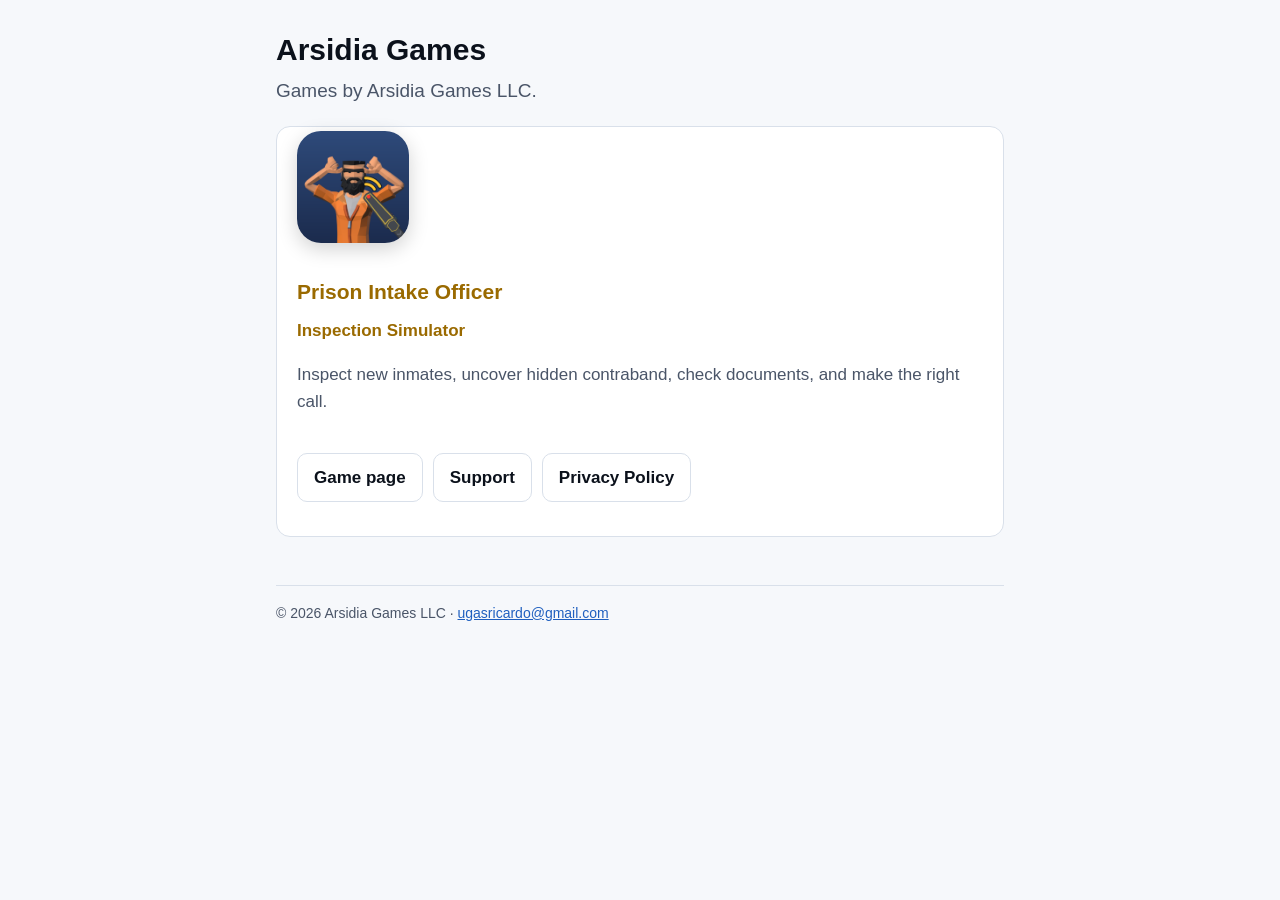
==== index.html @ 0c0be9fb "Prison Intake Officer: game page, privacy policy (EN/ES) and support page Co-Authored-By: Claude Opu" ====
<!doctype html>
<html lang="en">
<head>
<meta charset="utf-8">
<meta name="viewport" content="width=device-width, initial-scale=1">
<title>Arsidia Games</title>
<meta name="description" content="Games by Arsidia Games LLC.">
<link rel="icon" href="assets/favicon.png">
<link rel="stylesheet" href="assets/site.css">
</head>
<body>
<div class="wrap">
  <h1>Arsidia Games</h1>
  <p class="lead">Games by Arsidia Games LLC.</p>

  <div class="card">
    <div class="hero">
      <img class="icon" src="prison-intake/icon-256.png" alt="Prison Intake Officer icon">
      <div>
        <h2 style="margin-top:12px">Prison Intake Officer</h2>
        <p class="tag">Inspection Simulator</p>
        <p class="muted">Inspect new inmates, uncover hidden contraband, check documents, and make the right call.</p>
      </div>
    </div>
    <div class="links">
      <a href="prison-intake/">Game page</a>
      <a href="prison-intake/support.html">Support</a>
      <a href="prison-intake/privacy.html">Privacy Policy</a>
    </div>
  </div>

  <footer>&copy; 2026 Arsidia Games LLC &middot; <a href="mailto:ugasricardo@gmail.com">ugasricardo@gmail.com</a></footer>
</div>
</body>
</html>
---- assets/site.css ----
:root {
  --bg: #0b111b;
  --panel: #131c2b;
  --line: #24324a;
  --text: #eef3fa;
  --muted: #a9b6c9;
  --gold: #ffc531;
  --orange: #e8962e;
  --link: #7fb2ff;
}

* { box-sizing: border-box; }

html { -webkit-text-size-adjust: 100%; }

body {
  margin: 0;
  background: var(--bg);
  color: var(--text);
  font: 17px/1.6 -apple-system, BlinkMacSystemFont, "Segoe UI", Roboto, "Helvetica Neue", Arial, sans-serif;
}

a { color: var(--link); }
a:hover { color: var(--gold); }

.wrap { max-width: 760px; margin: 0 auto; padding: 32px 16px 64px; }

.topbar {
  display: flex; align-items: center; gap: 12px; flex-wrap: wrap;
  padding-bottom: 16px; margin-bottom: 24px; border-bottom: 1px solid var(--line);
}
.topbar img { width: 44px; height: 44px; border-radius: 10px; }
.topbar .brand { font-weight: 800; letter-spacing: .02em; text-decoration: none; color: var(--text); }
.topbar nav { margin-left: auto; display: flex; gap: 14px; flex-wrap: wrap; font-size: 15px; }

h1 { font-size: 30px; line-height: 1.2; margin: 0 0 8px; }
h2 { font-size: 21px; margin: 32px 0 8px; color: var(--gold); }
h3 { font-size: 17px; margin: 22px 0 4px; }
p, li { color: var(--text); }
.muted { color: var(--muted); }
.lead { font-size: 19px; color: var(--muted); margin-top: 0; }

.hero { display: flex; gap: 20px; align-items: center; flex-wrap: wrap; margin-bottom: 20px; }
.hero img.icon { width: 112px; height: 112px; border-radius: 24px; box-shadow: 0 6px 24px rgba(0,0,0,.45); }
.hero .tag { color: var(--gold); font-weight: 700; margin: 0; }
img.keyart { width: 100%; height: auto; border-radius: 14px; border: 1px solid var(--line); display: block; margin: 8px 0 24px; }

.card { background: var(--panel); border: 1px solid var(--line); border-radius: 14px; padding: 4px 20px 18px; margin: 20px 0; }
.links { display: flex; gap: 10px; flex-wrap: wrap; margin: 16px 0; }
.links a {
  display: inline-block; padding: 10px 16px; border-radius: 10px; background: var(--panel);
  border: 1px solid var(--line); text-decoration: none; color: var(--text); font-weight: 600;
}
.links a:hover { border-color: var(--gold); color: var(--gold); }

footer { margin-top: 48px; padding-top: 16px; border-top: 1px solid var(--line); font-size: 14px; color: var(--muted); }

@media (prefers-color-scheme: light) {
  :root { --bg: #f6f8fb; --panel: #ffffff; --line: #d9e0ea; --text: #0b111b; --muted: #4a5568; --gold: #9a6a00; --link: #1f5fbf; }
  .hero img.icon { box-shadow: 0 6px 20px rgba(0,0,0,.18); }
}
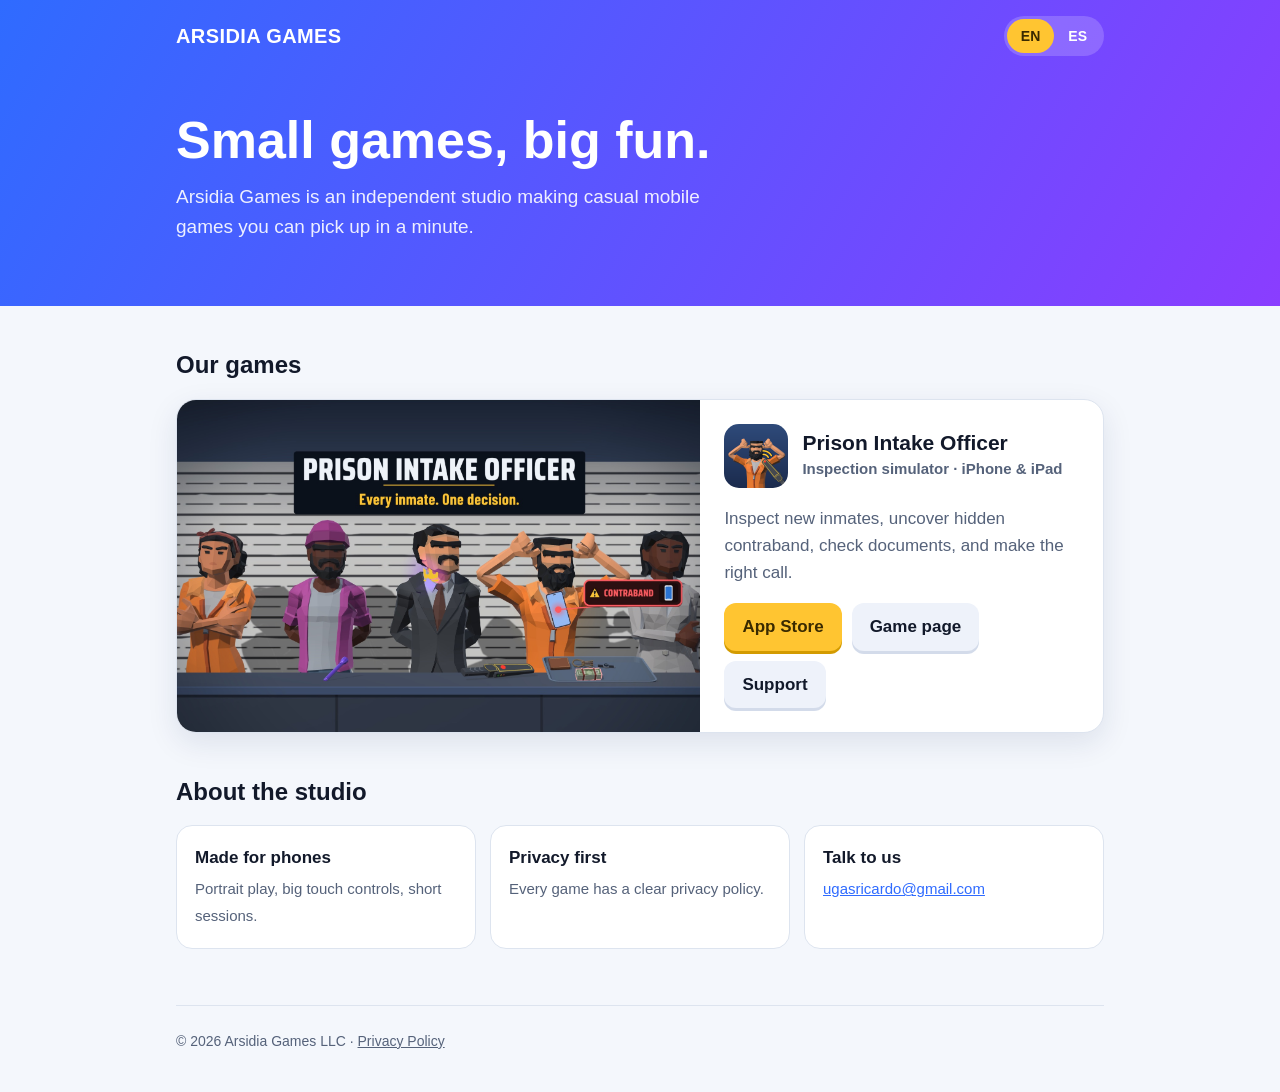
==== commit 962754a7: "Studio home page (EN/ES) and App Store links" ====
--- a/index.html
+++ b/index.html
@@ -4,32 +4,167 @@
 <meta charset="utf-8">
 <meta name="viewport" content="width=device-width, initial-scale=1">
 <title>Arsidia Games</title>
-<meta name="description" content="Games by Arsidia Games LLC.">
+<meta name="description" content="Arsidia Games is an independent studio making casual mobile games for iPhone, iPad and Android.">
+<meta property="og:title" content="Arsidia Games">
+<meta property="og:description" content="Independent studio making casual mobile games.">
+<meta property="og:image" content="https://arsidiagames.com/prison-intake/keyart.jpg">
 <link rel="icon" href="assets/favicon.png">
-<link rel="stylesheet" href="assets/site.css">
+<link rel="apple-touch-icon" href="assets/apple-touch-icon.png">
+<style>
+  :root {
+    --bg: #f4f7fc; --panel: #ffffff; --line: #dde4ef; --text: #12192a; --muted: #55627a;
+    --band1: #2f6bff; --band2: #8a3dff; --gold: #ffc531; --gold-ink: #3a2a00;
+  }
+  * { box-sizing: border-box; }
+  html { -webkit-text-size-adjust: 100%; }
+  body { margin: 0; background: var(--bg); color: var(--text);
+    font: 17px/1.6 -apple-system, BlinkMacSystemFont, "Segoe UI", Roboto, "Helvetica Neue", Arial, sans-serif; }
+  a { color: var(--band1); }
+  .wrap { max-width: 960px; margin: 0 auto; padding: 0 16px; }
+
+  header { background: linear-gradient(120deg, var(--band1), var(--band2)); color: #fff; }
+  .bar { display: flex; align-items: center; gap: 12px; padding: 16px 0; }
+  .bar .brand { font-weight: 900; font-size: 20px; letter-spacing: .02em; color: #fff; text-decoration: none; }
+  .lang { margin-left: auto; display: flex; background: rgba(255,255,255,.18); border-radius: 999px; padding: 3px; }
+  .lang button { border: 0; background: transparent; color: #fff; font: inherit; font-size: 14px; font-weight: 700;
+    padding: 6px 14px; border-radius: 999px; cursor: pointer; }
+  .lang button[aria-pressed="true"] { background: var(--gold); color: var(--gold-ink); }
+  .hero { padding: 40px 0 64px; }
+  .hero h1 { font-size: clamp(32px, 6vw, 52px); line-height: 1.1; margin: 0 0 12px; font-weight: 900; }
+  .hero p { font-size: 19px; margin: 0; max-width: 560px; color: rgba(255,255,255,.9); }
+
+  main { margin-top: -36px; }
+  h2 { font-size: 24px; margin: 40px 0 14px; }
+  .game { background: var(--panel); border: 1px solid var(--line); border-radius: 20px; overflow: hidden;
+    box-shadow: 0 10px 30px rgba(20,40,90,.10); display: grid; grid-template-columns: 1.3fr 1fr; }
+  .game img.art { width: 100%; height: 100%; object-fit: cover; display: block; min-height: 220px; }
+  .game .info { padding: 24px; }
+  .game .head { display: flex; gap: 14px; align-items: center; }
+  .game .head img { width: 64px; height: 64px; border-radius: 15px; }
+  .game h3 { margin: 0; font-size: 21px; line-height: 1.2; }
+  .tag { color: var(--muted); font-size: 15px; font-weight: 600; margin: 2px 0 0; }
+  .game p.desc { color: var(--muted); }
+  .btns { display: flex; flex-wrap: wrap; gap: 10px; margin-top: 16px; }
+  .btn { display: inline-block; padding: 10px 18px; border-radius: 12px; font-weight: 800; text-decoration: none;
+    background: var(--gold); color: var(--gold-ink); box-shadow: 0 3px 0 #d39b00; }
+  .btn.ghost { background: #eef2fa; color: var(--text); box-shadow: 0 3px 0 #d3dbea; font-weight: 700; }
+  .btn:hover { filter: brightness(1.05); }
+
+  .about { display: grid; grid-template-columns: repeat(3, 1fr); gap: 14px; }
+  .about div { background: var(--panel); border: 1px solid var(--line); border-radius: 16px; padding: 18px; }
+  .about strong { display: block; margin-bottom: 4px; }
+  .about span { color: var(--muted); font-size: 15px; }
+
+  footer { margin: 56px 0 0; padding: 24px 0 40px; border-top: 1px solid var(--line); color: var(--muted); font-size: 14px; }
+  footer a { color: var(--muted); }
+
+  [data-lang="es"] .en, [data-lang="en"] .es { display: none; }
+
+  @media (max-width: 720px) {
+    .game { grid-template-columns: 1fr; }
+    .about { grid-template-columns: 1fr; }
+  }
+  @media (prefers-color-scheme: dark) {
+    :root { --bg: #0e1424; --panel: #172036; --line: #26324d; --text: #eef3fa; --muted: #a9b6c9; }
+    .btn.ghost { background: #222d47; color: var(--text); box-shadow: 0 3px 0 #111a2c; }
+    a { color: #8fb4ff; }
+  }
+</style>
 </head>
-<body>
-<div class="wrap">
-  <h1>Arsidia Games</h1>
-  <p class="lead">Games by Arsidia Games LLC.</p>
-
-  <div class="card">
-    <div class="hero">
-      <img class="icon" src="prison-intake/icon-256.png" alt="Prison Intake Officer icon">
-      <div>
-        <h2 style="margin-top:12px">Prison Intake Officer</h2>
-        <p class="tag">Inspection Simulator</p>
-        <p class="muted">Inspect new inmates, uncover hidden contraband, check documents, and make the right call.</p>
+<body data-lang="en">
+<header>
+  <div class="wrap">
+    <div class="bar">
+      <a class="brand" href="./">ARSIDIA GAMES</a>
+      <div class="lang" role="group" aria-label="Language">
+        <button type="button" data-set="en" aria-pressed="true">EN</button>
+        <button type="button" data-set="es" aria-pressed="false">ES</button>
       </div>
     </div>
-    <div class="links">
-      <a href="prison-intake/">Game page</a>
-      <a href="prison-intake/support.html">Support</a>
-      <a href="prison-intake/privacy.html">Privacy Policy</a>
+    <div class="hero">
+      <h1 class="en">Small games, big fun.</h1>
+      <h1 class="es" lang="es">Juegos pequeños, mucha diversión.</h1>
+      <p class="en">Arsidia Games is an independent studio making casual mobile games you can pick up in a minute.</p>
+      <p class="es" lang="es">Arsidia Games es un estudio independiente que crea juegos casuales para móvil que aprendes en un minuto.</p>
     </div>
   </div>
+</header>
 
-  <footer>&copy; 2026 Arsidia Games LLC &middot; <a href="mailto:ugasricardo@gmail.com">ugasricardo@gmail.com</a></footer>
-</div>
+<main class="wrap">
+  <h2 class="en">Our games</h2>
+  <h2 class="es" lang="es">Nuestros juegos</h2>
+
+  <article class="game">
+    <img class="art" src="prison-intake/keyart.jpg" width="1920" height="1080" alt="Prison Intake Officer key art">
+    <div class="info">
+      <div class="head">
+        <img src="prison-intake/icon-256.png" alt="">
+        <div>
+          <h3>Prison Intake Officer</h3>
+          <p class="tag en">Inspection simulator · iPhone &amp; iPad</p>
+          <p class="tag es" lang="es">Simulador de inspección · iPhone y iPad</p>
+        </div>
+      </div>
+      <p class="desc en">Inspect new inmates, uncover hidden contraband, check documents, and make the right call.</p>
+      <p class="desc es" lang="es">Inspecciona a cada recluso, encuentra objetos prohibidos, revisa documentos y toma la decisión correcta.</p>
+      <div class="btns">
+        <a class="btn en" href="https://apps.apple.com/app/prison-intake-officer/id6819776751">App Store</a>
+        <a class="btn es" lang="es" href="https://apps.apple.com/app/prison-intake-officer/id6819776751">App Store</a>
+        <a class="btn ghost en" href="prison-intake/">Game page</a>
+        <a class="btn ghost es" lang="es" href="prison-intake/#es">Ver el juego</a>
+        <a class="btn ghost en" href="prison-intake/support.html">Support</a>
+        <a class="btn ghost es" lang="es" href="prison-intake/support.html#es">Ayuda</a>
+      </div>
+    </div>
+  </article>
+
+  <h2 class="en">About the studio</h2>
+  <h2 class="es" lang="es">Sobre el estudio</h2>
+  <section class="about">
+    <div>
+      <strong class="en">Made for phones</strong><strong class="es" lang="es">Hechos para el móvil</strong>
+      <span class="en">Portrait play, big touch controls, short sessions.</span>
+      <span class="es" lang="es">Pantalla vertical, controles grandes y partidas cortas.</span>
+    </div>
+    <div>
+      <strong class="en">Privacy first</strong><strong class="es" lang="es">Tu privacidad primero</strong>
+      <span class="en">Every game has a clear privacy policy.</span>
+      <span class="es" lang="es">Cada juego tiene una política de privacidad clara.</span>
+    </div>
+    <div>
+      <strong class="en">Talk to us</strong><strong class="es" lang="es">Escríbenos</strong>
+      <span><a href="mailto:ugasricardo@gmail.com">ugasricardo@gmail.com</a></span>
+    </div>
+  </section>
+
+  <footer>
+    &copy; 2026 Arsidia Games LLC ·
+    <a class="en" href="prison-intake/privacy.html">Privacy Policy</a>
+    <a class="es" lang="es" href="prison-intake/privacy-es.html">Política de privacidad</a>
+  </footer>
+</main>
+
+<script>
+  (function () {
+    var KEY = "arsidia-lang";
+    function apply(lang) {
+      document.body.setAttribute("data-lang", lang);
+      document.documentElement.lang = lang;
+      document.querySelectorAll(".lang button").forEach(function (b) {
+        b.setAttribute("aria-pressed", String(b.dataset.set === lang));
+      });
+    }
+    var saved = null;
+    try { saved = localStorage.getItem(KEY); } catch (e) {}
+    var nav = (navigator.language || "en").toLowerCase();
+    apply(saved || (nav.indexOf("es") === 0 ? "es" : "en"));
+    document.querySelectorAll(".lang button").forEach(function (b) {
+      b.addEventListener("click", function () {
+        apply(b.dataset.set);
+        try { localStorage.setItem(KEY, b.dataset.set); } catch (e) {}
+      });
+    });
+  })();
+</script>
 </body>
 </html>
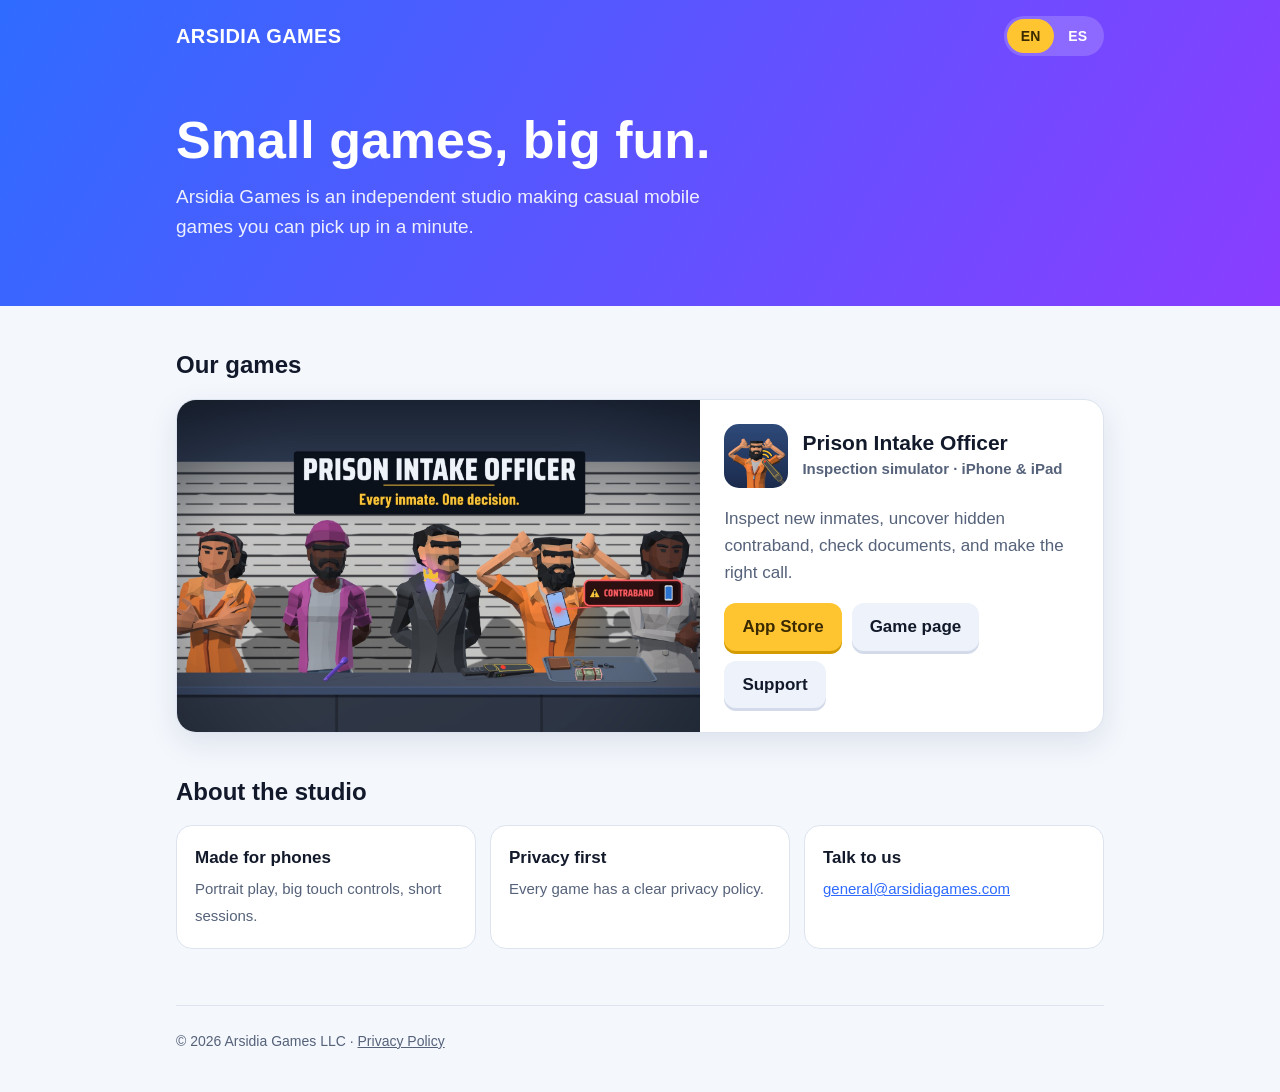
==== commit 9e928905: "Contact: general@arsidiagames.com" ====
--- a/index.html
+++ b/index.html
@@ -133,7 +133,7 @@
     </div>
     <div>
       <strong class="en">Talk to us</strong><strong class="es" lang="es">Escríbenos</strong>
-      <span><a href="mailto:ugasricardo@gmail.com">ugasricardo@gmail.com</a></span>
+      <span><a href="mailto:general@arsidiagames.com">general@arsidiagames.com</a></span>
     </div>
   </section>
 
